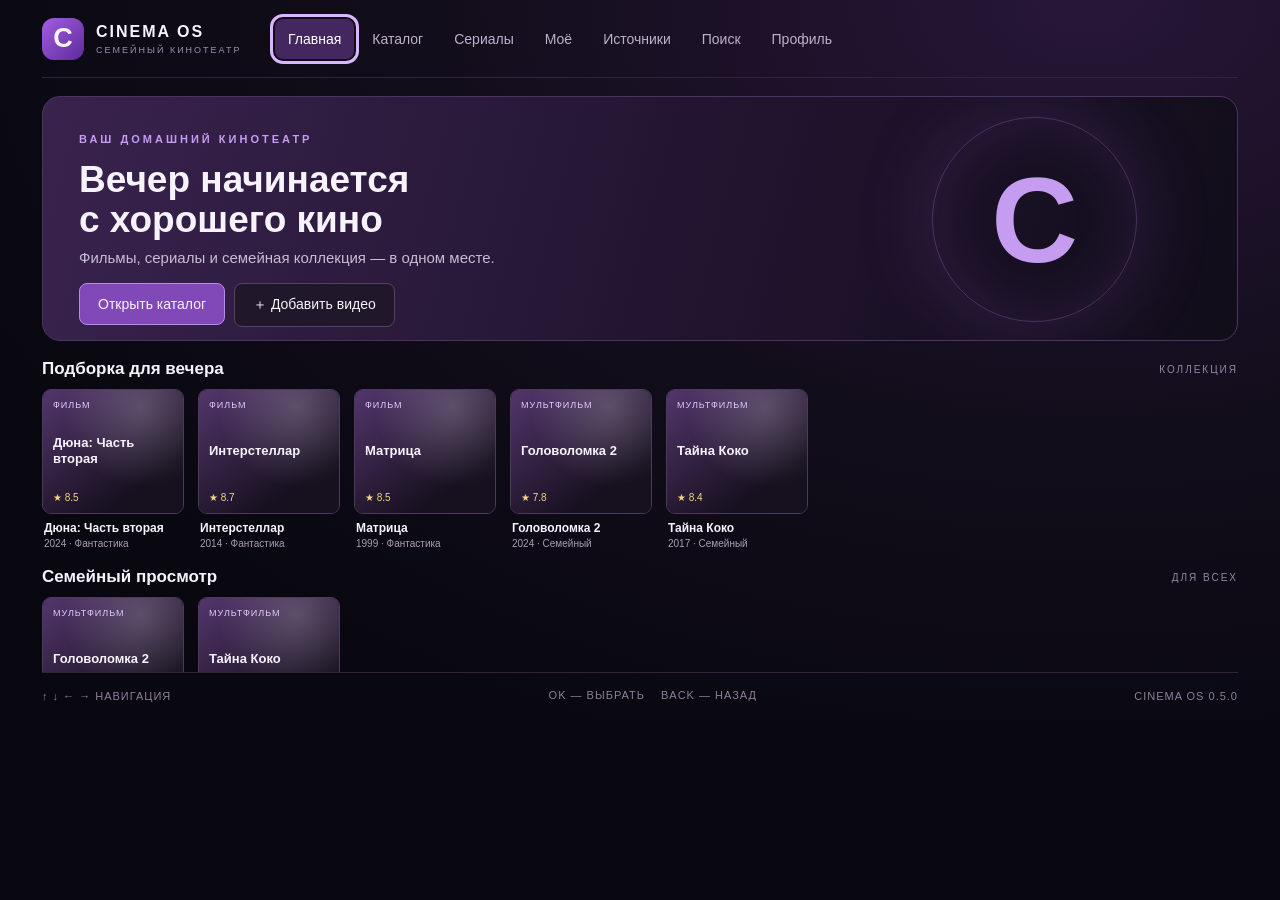
==== webos/index.html @ 176f1717 "Update Cinema OS version label to 0.5.0" ====
<!doctype html>
<html><head><meta charset="utf-8"><meta name="viewport" content="width=1280,initial-scale=1,maximum-scale=1"><meta http-equiv="X-UA-Compatible" content="IE=edge"><title>Cinema OS</title><link rel="stylesheet" href="css/app.css"></head>
<body><div id="app">
<header class="top"><div class="brand"><span class="brand-mark">C</span><span><b>CINEMA OS</b><small>СЕМЕЙНЫЙ КИНОТЕАТР</small></span></div>
<nav class="nav"><button class="active" data-page="home">Главная</button><button data-page="catalog">Каталог</button><button data-page="series">Сериалы</button><button data-page="library">Моё</button><button data-page="sources">Источники</button><button data-page="search">Поиск</button><button data-page="settings">Профиль</button></nav></header>
<main id="screen" class="screen" aria-live="polite"></main>
<footer class="footer"><span>↑ ↓ ← → НАВИГАЦИЯ</span><span>OK — ВЫБРАТЬ　 BACK — НАЗАД</span><span>CINEMA OS 0.5.0</span></footer>
</div><script src="js/app.js"></script></body></html>
---- webos/css/app.css ----
*{box-sizing:border-box}html,body{margin:0;width:100%;height:100%;overflow:hidden;background:#090810;color:#f7f3fc;font-family:Arial,sans-serif}body{font-size:18px}button,input,select{font:inherit;color:inherit}button{cursor:pointer;border:0}#app{width:1280px;height:720px;padding:0 42px;background:radial-gradient(ellipse at 85% 0%,#281638 0,#120d1b 42%,#090810 78%);overflow:hidden}.top{height:78px;display:flex;align-items:center;border-bottom:1px solid #30243d;gap:28px}.brand{display:flex;align-items:center;gap:12px;min-width:205px}.brand-mark{width:42px;height:42px;border-radius:12px;background:linear-gradient(135deg,#a45de0,#5d2a9b);display:grid;place-items:center;font-size:27px;font-weight:bold}.brand b,.brand small{display:block}.brand b{font-size:16px;letter-spacing:2px}.brand small{font-size:9px;color:#9d90ac;letter-spacing:2px;margin-top:4px}.nav{display:flex;gap:5px;flex:1}.nav button,.profile{padding:12px 13px;border-radius:8px;background:transparent;color:#bcb2c9;font-size:14px}.nav button.active{background:#281b37;color:#fff}.screen{height:594px;padding:18px 0 10px;overflow:hidden}.footer{height:46px;border-top:1px solid #30243d;display:flex;align-items:center;justify-content:space-between;color:#8c8098;font-size:11px;letter-spacing:1px}.focused{outline:3px solid #d9b6ff!important;outline-offset:2px!important;background-color:#45275f!important;color:#fff!important}.hero{height:245px;border:1px solid #4b3560;border-radius:18px;padding:30px 36px;position:relative;overflow:hidden;background:linear-gradient(105deg,#39234e,#21142f 57%,#110d19);margin-bottom:18px}.hero-copy{position:relative;z-index:2}.kicker{font-size:11px;letter-spacing:3px;color:#c59cf0;font-weight:bold}.hero h1{font-size:37px;line-height:1.08;margin:12px 0 9px}.hero p{font-size:15px;color:#c8bdd2;margin:0 0 17px}.hero-orbit{position:absolute;right:100px;top:20px;width:205px;height:205px;border:1px solid #9865ba66;border-radius:50%;display:grid;place-items:center;color:#c59cf0;font-size:120px;font-weight:bold;box-shadow:0 0 80px #a45de033,inset 0 0 60px #a45de022}.primary,.secondary{padding:12px 18px;border-radius:8px;font-size:14px;margin-right:9px}.primary{background:#8049b7;border:1px solid #b889e8}.secondary{background:#20172a;border:1px solid #574267}.shelf{margin:16px 0 18px}.shelf-head{display:flex;justify-content:space-between;align-items:center;margin:0 0 10px}.shelf-head h2{font-size:17px;margin:0}.shelf-head span{font-size:10px;color:#9586a3;letter-spacing:2px}.movie-row{display:flex;gap:14px}.movie{width:142px;flex:0 0 142px;text-align:left;padding:0;background:transparent;border-radius:9px}.poster{height:125px;border-radius:9px;border:1px solid #4b3b58;display:flex;flex-direction:column;justify-content:space-between;padding:10px;position:relative;overflow:hidden;background:linear-gradient(145deg,#53366d,#17101f 75%)}.poster:after{content:"";position:absolute;inset:0;background:radial-gradient(circle at 70% 15%,#fff3,transparent 55%)}.poster i,.poster b,.poster em{position:relative;z-index:1}.poster i{font-style:normal;font-size:9px;letter-spacing:1px;color:#e5caff}.poster b{font-size:13px;line-height:1.2}.poster em{font-style:normal;font-size:10px;color:#f1d78b}.poster.blue,.detail-art.blue{background:linear-gradient(145deg,#284d5c,#101821 75%)}.poster.sand,.detail-art.sand{background:linear-gradient(145deg,#806044,#211a17 75%)}.poster.pink,.detail-art.pink{background:linear-gradient(145deg,#874b79,#20101f 75%)}.poster.orange,.detail-art.orange{background:linear-gradient(145deg,#9b532e,#201310 75%)}.poster.green,.detail-art.green{background:linear-gradient(145deg,#356c57,#101b17 75%)}.poster.violet,.detail-art.violet{background:linear-gradient(145deg,#51417e,#15111f 75%)}.movie-title{display:block;font-size:12px;font-weight:bold;white-space:nowrap;overflow:hidden;text-overflow:ellipsis;margin:7px 2px 3px}.movie small{display:block;color:#a99db5;font-size:10px;margin-left:2px}.page-head h1{font-size:29px;margin:2px 0 5px}.page-head p{font-size:13px;color:#a99db5;margin:0 0 15px}.filters{display:flex;gap:9px;margin-bottom:17px}.filters button{padding:9px 14px;background:#1b1423;border:1px solid #493755;border-radius:8px;font-size:12px}.movie-grid{display:grid;grid-template-columns:repeat(7,142px);column-gap:18px;row-gap:15px;max-height:450px;overflow:hidden}.form-panel,.info-card{width:760px;padding:20px 22px;border:1px solid #44334f;background:#15101c;border-radius:13px;margin:12px 0}.form-panel label{display:block;font-size:13px;color:#d8cce2;margin-bottom:13px}.field{display:block;width:100%;height:43px;margin-top:7px;padding:10px 13px;background:#0f0b15;border:1px solid #59436b;border-radius:7px;color:#fff;font-size:15px}.field:focus{border-color:#d5adff;outline:none}.help{font-size:12px;line-height:1.5;color:#a99db5;margin:12px 0}.search-field{width:620px;margin:10px 0 18px}.empty{padding:25px;color:#b8a9c5}.detail{display:flex;gap:32px;padding:18px 25px}.detail-art{width:270px;height:390px;border-radius:14px;border:1px solid #624878;background:linear-gradient(145deg,#704a8c,#15101d 75%);display:flex;align-items:flex-end;padding:20px;font-size:15px;letter-spacing:2px}.detail-info{flex:1;padding-top:12px}.detail-info h1{font-size:36px;margin:13px 0}.meta{font-size:14px;color:#c4a0e5;margin-bottom:20px}.detail-info p{max-width:690px;color:#c1b6cb;font-size:15px;line-height:1.55}.detail-actions{margin-top:25px}.info-card h2{font-size:17px;margin:0 0 10px}.info-card p{font-size:13px;color:#b9adC4;line-height:1.55}.profile-list{display:flex;gap:10px}.profile-list button{padding:10px 15px;border-radius:8px;background:#21172c;border:1px solid #493755}.profile-list button.selected{background:#70439a;border-color:#c59cf0}.player-head{height:45px;display:flex;justify-content:space-between;align-items:center;margin-bottom:10px}.player-head b{font-size:17px}.video-wrap{height:465px;background:#000;border:1px solid #463451;border-radius:10px;display:flex;align-items:center;justify-content:center;overflow:hidden}.video-wrap video{width:100%;height:100%;background:#000;object-fit:contain}.player-help{font-size:11px;color:#a99db5;margin-top:12px;text-align:center}#toast{display:none;position:absolute;bottom:57px;left:42px;right:42px;padding:12px 16px;background:#261a33;border:1px solid #74548e;border-radius:8px;color:#eadcf5;font-size:13px;z-index:20}
.poster{display:block;padding:0}.poster-img,.detail-poster{width:100%;height:100%;object-fit:cover;display:block;border-radius:8px}.poster-fallback{height:100%;display:flex;flex-direction:column;justify-content:space-between;padding:10px;background:linear-gradient(145deg,#53366d,#17101f 75%)}.poster-fallback.blue,.poster-fallback.sand,.poster-fallback.pink,.poster-fallback.orange,.poster-fallback.green,.poster-fallback.violet{background:inherit}.detail-poster{border-radius:13px}.source-grid{display:grid;grid-template-columns:repeat(2,1fr);gap:12px;max-height:390px;overflow:auto;padding:4px}.source-result,.file-result{min-height:104px;display:flex;align-items:center;gap:14px;text-align:left;padding:10px;background:#17111f;border:1px solid #44334f;border-radius:10px;overflow:hidden}.source-result img{width:72px;height:82px;object-fit:cover;border-radius:6px;background:#0b0810}.source-result span{display:flex;flex-direction:column;gap:7px;min-width:0}.source-result b,.file-result b{font-size:13px;line-height:1.3}.source-result small,.file-result small{font-size:11px;color:#a99db5}.source-result em,.file-result em{font-size:11px;color:#c59cf0;font-style:normal}.file-result{min-height:75px;display:flex;flex-direction:column;align-items:flex-start;justify-content:center;gap:5px}.loading-panel{padding:25px;background:#17111f;border:1px solid #44334f;border-radius:10px;color:#c9b8d7;margin:12px 0}.detail-art{overflow:hidden;padding:0}.detail-art span{padding:18px}.movie-grid{overflow-y:auto;overflow-x:hidden}.screen{overflow-y:auto}
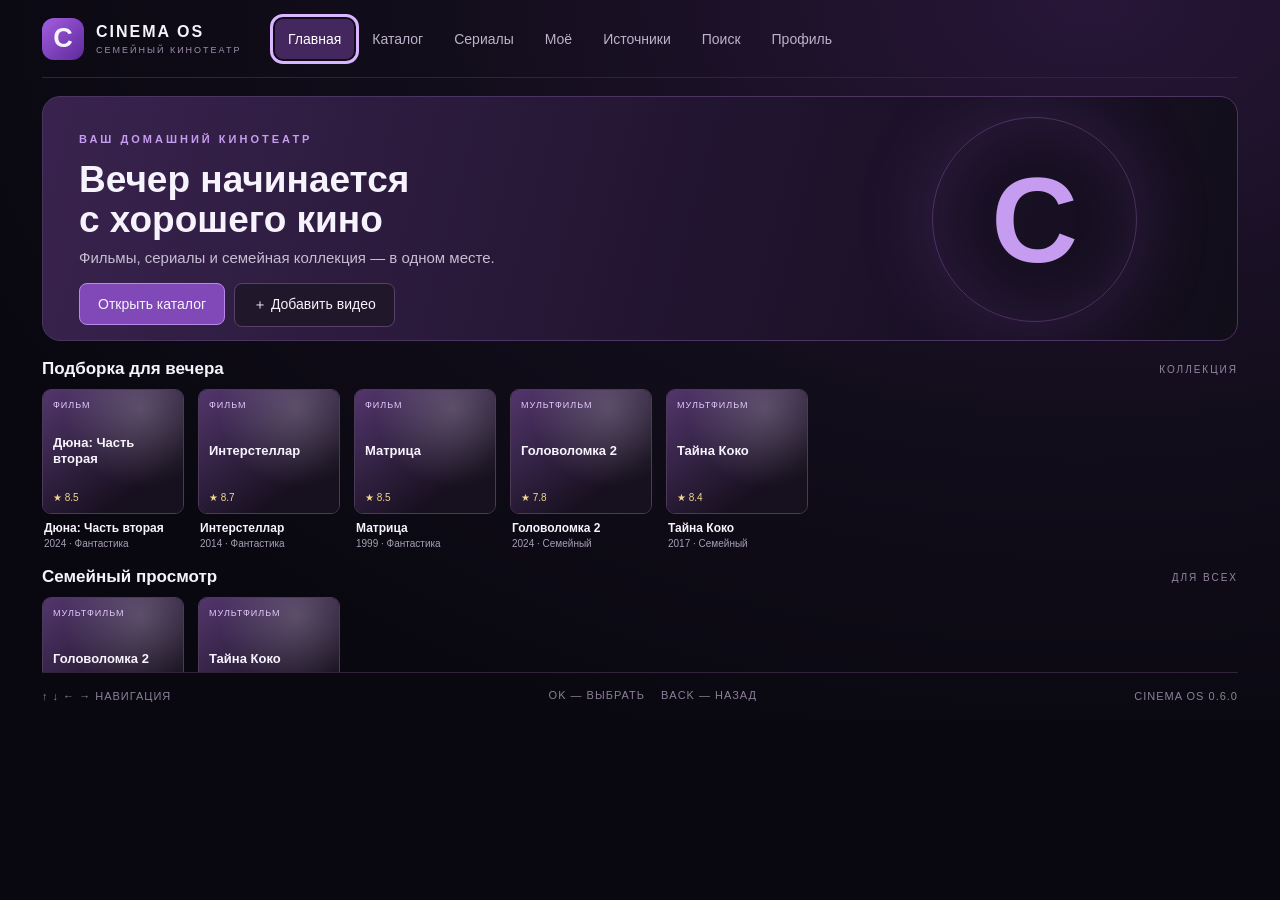
==== commit 89484787: "Update Cinema OS version label to 0.6.0" ====
--- a/webos/index.html
+++ b/webos/index.html
@@ -4,5 +4,5 @@
 <header class="top"><div class="brand"><span class="brand-mark">C</span><span><b>CINEMA OS</b><small>СЕМЕЙНЫЙ КИНОТЕАТР</small></span></div>
 <nav class="nav"><button class="active" data-page="home">Главная</button><button data-page="catalog">Каталог</button><button data-page="series">Сериалы</button><button data-page="library">Моё</button><button data-page="sources">Источники</button><button data-page="search">Поиск</button><button data-page="settings">Профиль</button></nav></header>
 <main id="screen" class="screen" aria-live="polite"></main>
-<footer class="footer"><span>↑ ↓ ← → НАВИГАЦИЯ</span><span>OK — ВЫБРАТЬ　 BACK — НАЗАД</span><span>CINEMA OS 0.5.0</span></footer>
-</div><script src="js/app.js"></script></body></html>+<footer class="footer"><span>↑ ↓ ← → НАВИГАЦИЯ</span><span>OK — ВЫБРАТЬ　 BACK — НАЗАД</span><span>CINEMA OS 0.6.0</span></footer>
+</div><script src="js/engine.js"></script><script src="js/app.js"></script></body></html>
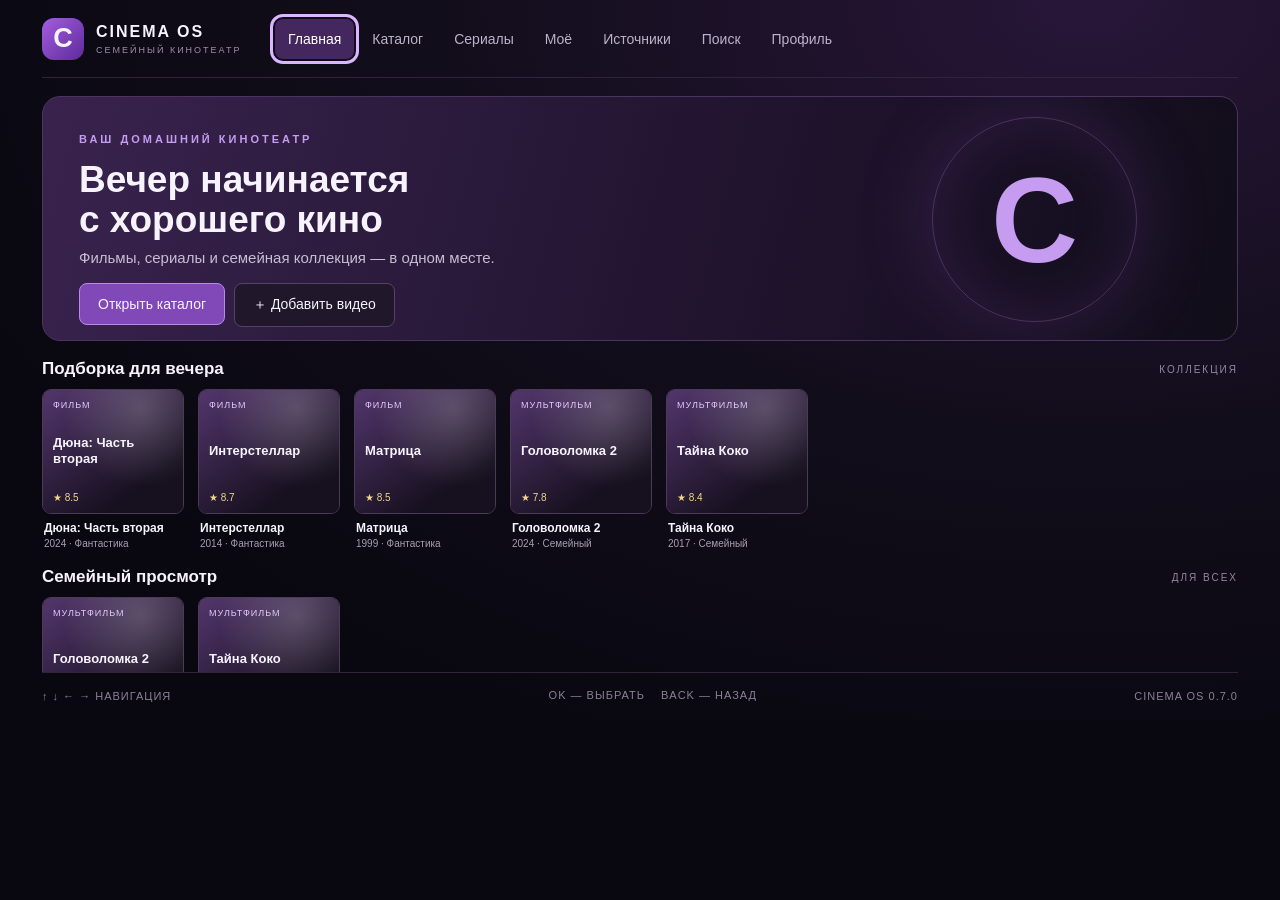
==== commit 2d34d543: "Update Cinema OS UI version to 0.7.0" ====
--- a/webos/index.html
+++ b/webos/index.html
@@ -4,5 +4,5 @@
 <header class="top"><div class="brand"><span class="brand-mark">C</span><span><b>CINEMA OS</b><small>СЕМЕЙНЫЙ КИНОТЕАТР</small></span></div>
 <nav class="nav"><button class="active" data-page="home">Главная</button><button data-page="catalog">Каталог</button><button data-page="series">Сериалы</button><button data-page="library">Моё</button><button data-page="sources">Источники</button><button data-page="search">Поиск</button><button data-page="settings">Профиль</button></nav></header>
 <main id="screen" class="screen" aria-live="polite"></main>
-<footer class="footer"><span>↑ ↓ ← → НАВИГАЦИЯ</span><span>OK — ВЫБРАТЬ　 BACK — НАЗАД</span><span>CINEMA OS 0.6.0</span></footer>
-</div><script src="js/engine.js"></script><script src="js/app.js"></script></body></html>+<footer class="footer"><span>↑ ↓ ← → НАВИГАЦИЯ</span><span>OK — ВЫБРАТЬ　 BACK — НАЗАД</span><span>CINEMA OS 0.7.0</span></footer>
+</div><script src="js/engine.js"></script><script src="js/plugins/lampa-torrent-pro.js"></script><script src="js/app.js"></script></body></html>
--- a/webos/css/app.css
+++ b/webos/css/app.css
@@ -1,2 +1,4 @@
 *{box-sizing:border-box}html,body{margin:0;width:100%;height:100%;overflow:hidden;background:#090810;color:#f7f3fc;font-family:Arial,sans-serif}body{font-size:18px}button,input,select{font:inherit;color:inherit}button{cursor:pointer;border:0}#app{width:1280px;height:720px;padding:0 42px;background:radial-gradient(ellipse at 85% 0%,#281638 0,#120d1b 42%,#090810 78%);overflow:hidden}.top{height:78px;display:flex;align-items:center;border-bottom:1px solid #30243d;gap:28px}.brand{display:flex;align-items:center;gap:12px;min-width:205px}.brand-mark{width:42px;height:42px;border-radius:12px;background:linear-gradient(135deg,#a45de0,#5d2a9b);display:grid;place-items:center;font-size:27px;font-weight:bold}.brand b,.brand small{display:block}.brand b{font-size:16px;letter-spacing:2px}.brand small{font-size:9px;color:#9d90ac;letter-spacing:2px;margin-top:4px}.nav{display:flex;gap:5px;flex:1}.nav button,.profile{padding:12px 13px;border-radius:8px;background:transparent;color:#bcb2c9;font-size:14px}.nav button.active{background:#281b37;color:#fff}.screen{height:594px;padding:18px 0 10px;overflow:hidden}.footer{height:46px;border-top:1px solid #30243d;display:flex;align-items:center;justify-content:space-between;color:#8c8098;font-size:11px;letter-spacing:1px}.focused{outline:3px solid #d9b6ff!important;outline-offset:2px!important;background-color:#45275f!important;color:#fff!important}.hero{height:245px;border:1px solid #4b3560;border-radius:18px;padding:30px 36px;position:relative;overflow:hidden;background:linear-gradient(105deg,#39234e,#21142f 57%,#110d19);margin-bottom:18px}.hero-copy{position:relative;z-index:2}.kicker{font-size:11px;letter-spacing:3px;color:#c59cf0;font-weight:bold}.hero h1{font-size:37px;line-height:1.08;margin:12px 0 9px}.hero p{font-size:15px;color:#c8bdd2;margin:0 0 17px}.hero-orbit{position:absolute;right:100px;top:20px;width:205px;height:205px;border:1px solid #9865ba66;border-radius:50%;display:grid;place-items:center;color:#c59cf0;font-size:120px;font-weight:bold;box-shadow:0 0 80px #a45de033,inset 0 0 60px #a45de022}.primary,.secondary{padding:12px 18px;border-radius:8px;font-size:14px;margin-right:9px}.primary{background:#8049b7;border:1px solid #b889e8}.secondary{background:#20172a;border:1px solid #574267}.shelf{margin:16px 0 18px}.shelf-head{display:flex;justify-content:space-between;align-items:center;margin:0 0 10px}.shelf-head h2{font-size:17px;margin:0}.shelf-head span{font-size:10px;color:#9586a3;letter-spacing:2px}.movie-row{display:flex;gap:14px}.movie{width:142px;flex:0 0 142px;text-align:left;padding:0;background:transparent;border-radius:9px}.poster{height:125px;border-radius:9px;border:1px solid #4b3b58;display:flex;flex-direction:column;justify-content:space-between;padding:10px;position:relative;overflow:hidden;background:linear-gradient(145deg,#53366d,#17101f 75%)}.poster:after{content:"";position:absolute;inset:0;background:radial-gradient(circle at 70% 15%,#fff3,transparent 55%)}.poster i,.poster b,.poster em{position:relative;z-index:1}.poster i{font-style:normal;font-size:9px;letter-spacing:1px;color:#e5caff}.poster b{font-size:13px;line-height:1.2}.poster em{font-style:normal;font-size:10px;color:#f1d78b}.poster.blue,.detail-art.blue{background:linear-gradient(145deg,#284d5c,#101821 75%)}.poster.sand,.detail-art.sand{background:linear-gradient(145deg,#806044,#211a17 75%)}.poster.pink,.detail-art.pink{background:linear-gradient(145deg,#874b79,#20101f 75%)}.poster.orange,.detail-art.orange{background:linear-gradient(145deg,#9b532e,#201310 75%)}.poster.green,.detail-art.green{background:linear-gradient(145deg,#356c57,#101b17 75%)}.poster.violet,.detail-art.violet{background:linear-gradient(145deg,#51417e,#15111f 75%)}.movie-title{display:block;font-size:12px;font-weight:bold;white-space:nowrap;overflow:hidden;text-overflow:ellipsis;margin:7px 2px 3px}.movie small{display:block;color:#a99db5;font-size:10px;margin-left:2px}.page-head h1{font-size:29px;margin:2px 0 5px}.page-head p{font-size:13px;color:#a99db5;margin:0 0 15px}.filters{display:flex;gap:9px;margin-bottom:17px}.filters button{padding:9px 14px;background:#1b1423;border:1px solid #493755;border-radius:8px;font-size:12px}.movie-grid{display:grid;grid-template-columns:repeat(7,142px);column-gap:18px;row-gap:15px;max-height:450px;overflow:hidden}.form-panel,.info-card{width:760px;padding:20px 22px;border:1px solid #44334f;background:#15101c;border-radius:13px;margin:12px 0}.form-panel label{display:block;font-size:13px;color:#d8cce2;margin-bottom:13px}.field{display:block;width:100%;height:43px;margin-top:7px;padding:10px 13px;background:#0f0b15;border:1px solid #59436b;border-radius:7px;color:#fff;font-size:15px}.field:focus{border-color:#d5adff;outline:none}.help{font-size:12px;line-height:1.5;color:#a99db5;margin:12px 0}.search-field{width:620px;margin:10px 0 18px}.empty{padding:25px;color:#b8a9c5}.detail{display:flex;gap:32px;padding:18px 25px}.detail-art{width:270px;height:390px;border-radius:14px;border:1px solid #624878;background:linear-gradient(145deg,#704a8c,#15101d 75%);display:flex;align-items:flex-end;padding:20px;font-size:15px;letter-spacing:2px}.detail-info{flex:1;padding-top:12px}.detail-info h1{font-size:36px;margin:13px 0}.meta{font-size:14px;color:#c4a0e5;margin-bottom:20px}.detail-info p{max-width:690px;color:#c1b6cb;font-size:15px;line-height:1.55}.detail-actions{margin-top:25px}.info-card h2{font-size:17px;margin:0 0 10px}.info-card p{font-size:13px;color:#b9adC4;line-height:1.55}.profile-list{display:flex;gap:10px}.profile-list button{padding:10px 15px;border-radius:8px;background:#21172c;border:1px solid #493755}.profile-list button.selected{background:#70439a;border-color:#c59cf0}.player-head{height:45px;display:flex;justify-content:space-between;align-items:center;margin-bottom:10px}.player-head b{font-size:17px}.video-wrap{height:465px;background:#000;border:1px solid #463451;border-radius:10px;display:flex;align-items:center;justify-content:center;overflow:hidden}.video-wrap video{width:100%;height:100%;background:#000;object-fit:contain}.player-help{font-size:11px;color:#a99db5;margin-top:12px;text-align:center}#toast{display:none;position:absolute;bottom:57px;left:42px;right:42px;padding:12px 16px;background:#261a33;border:1px solid #74548e;border-radius:8px;color:#eadcf5;font-size:13px;z-index:20}
 .poster{display:block;padding:0}.poster-img,.detail-poster{width:100%;height:100%;object-fit:cover;display:block;border-radius:8px}.poster-fallback{height:100%;display:flex;flex-direction:column;justify-content:space-between;padding:10px;background:linear-gradient(145deg,#53366d,#17101f 75%)}.poster-fallback.blue,.poster-fallback.sand,.poster-fallback.pink,.poster-fallback.orange,.poster-fallback.green,.poster-fallback.violet{background:inherit}.detail-poster{border-radius:13px}.source-grid{display:grid;grid-template-columns:repeat(2,1fr);gap:12px;max-height:390px;overflow:auto;padding:4px}.source-result,.file-result{min-height:104px;display:flex;align-items:center;gap:14px;text-align:left;padding:10px;background:#17111f;border:1px solid #44334f;border-radius:10px;overflow:hidden}.source-result img{width:72px;height:82px;object-fit:cover;border-radius:6px;background:#0b0810}.source-result span{display:flex;flex-direction:column;gap:7px;min-width:0}.source-result b,.file-result b{font-size:13px;line-height:1.3}.source-result small,.file-result small{font-size:11px;color:#a99db5}.source-result em,.file-result em{font-size:11px;color:#c59cf0;font-style:normal}.file-result{min-height:75px;display:flex;flex-direction:column;align-items:flex-start;justify-content:center;gap:5px}.loading-panel{padding:25px;background:#17111f;border:1px solid #44334f;border-radius:10px;color:#c9b8d7;margin:12px 0}.detail-art{overflow:hidden;padding:0}.detail-art span{padding:18px}.movie-grid{overflow-y:auto;overflow-x:hidden}.screen{overflow-y:auto}
+
+.source-icon{display:flex;align-items:center;justify-content:center;width:5.5rem;min-width:5.5rem;height:7rem;border-radius:10px;background:#211a30;color:#c9a8ff;font-size:2rem;font-weight:800}.source-result>span:last-child{min-width:0;display:flex;flex-direction:column;gap:.35rem}.source-result small{overflow-wrap:anywhere}
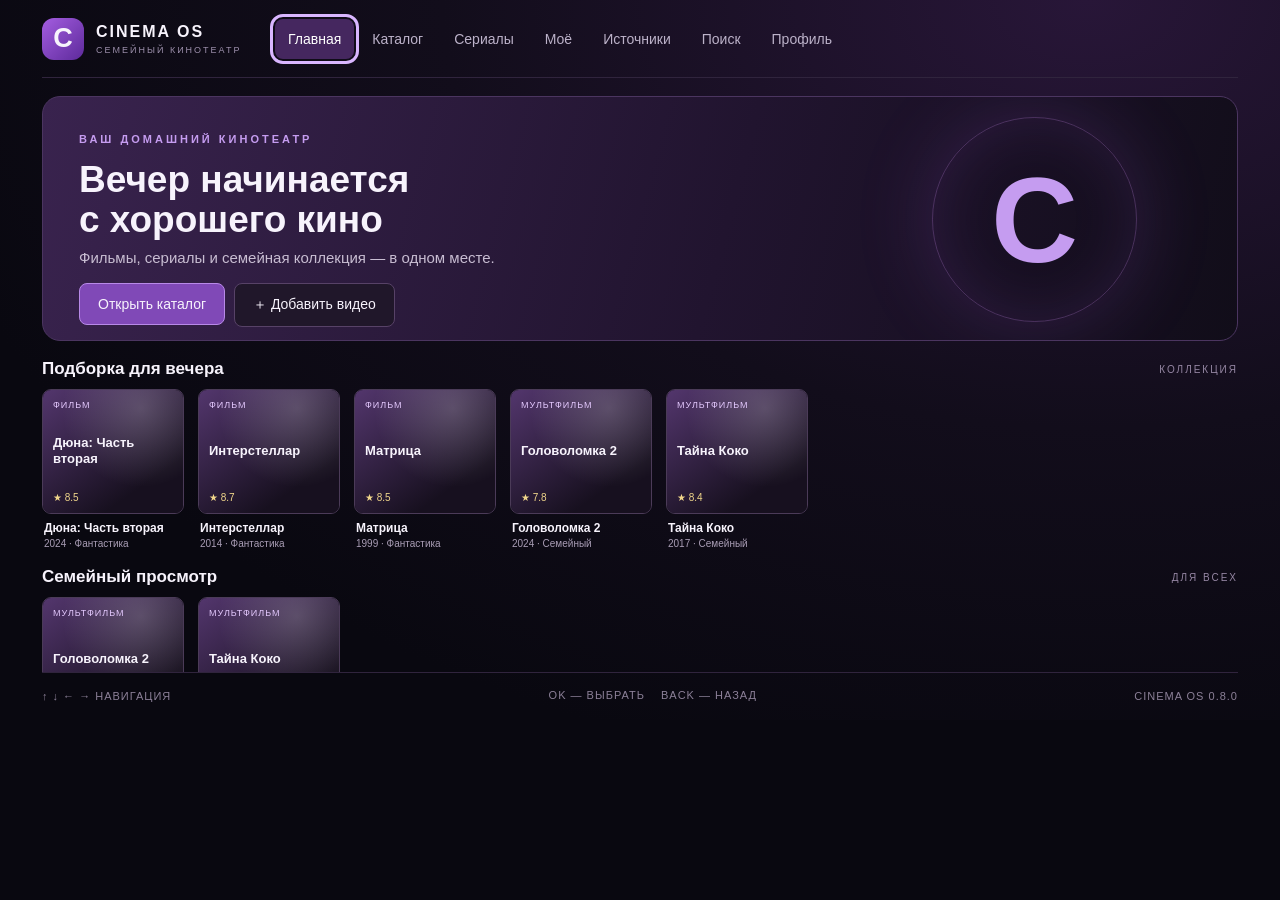
==== commit b983f3a6: "Update visible Cinema OS version" ====
--- a/webos/index.html
+++ b/webos/index.html
@@ -4,5 +4,5 @@
 <header class="top"><div class="brand"><span class="brand-mark">C</span><span><b>CINEMA OS</b><small>СЕМЕЙНЫЙ КИНОТЕАТР</small></span></div>
 <nav class="nav"><button class="active" data-page="home">Главная</button><button data-page="catalog">Каталог</button><button data-page="series">Сериалы</button><button data-page="library">Моё</button><button data-page="sources">Источники</button><button data-page="search">Поиск</button><button data-page="settings">Профиль</button></nav></header>
 <main id="screen" class="screen" aria-live="polite"></main>
-<footer class="footer"><span>↑ ↓ ← → НАВИГАЦИЯ</span><span>OK — ВЫБРАТЬ　 BACK — НАЗАД</span><span>CINEMA OS 0.7.0</span></footer>
-</div><script src="js/engine.js"></script><script src="js/plugins/lampa-torrent-pro.js"></script><script src="js/app.js"></script></body></html>+<footer class="footer"><span>↑ ↓ ← → НАВИГАЦИЯ</span><span>OK — ВЫБРАТЬ　 BACK — НАЗАД</span><span>CINEMA OS 0.8.0</span></footer>
+</div><script src="js/engine.js"></script><script src="js/plugins/lampa-torrent-pro.js"></script><script src="js/plugins/online-sources.js"></script><script src="js/app.js"></script></body></html>
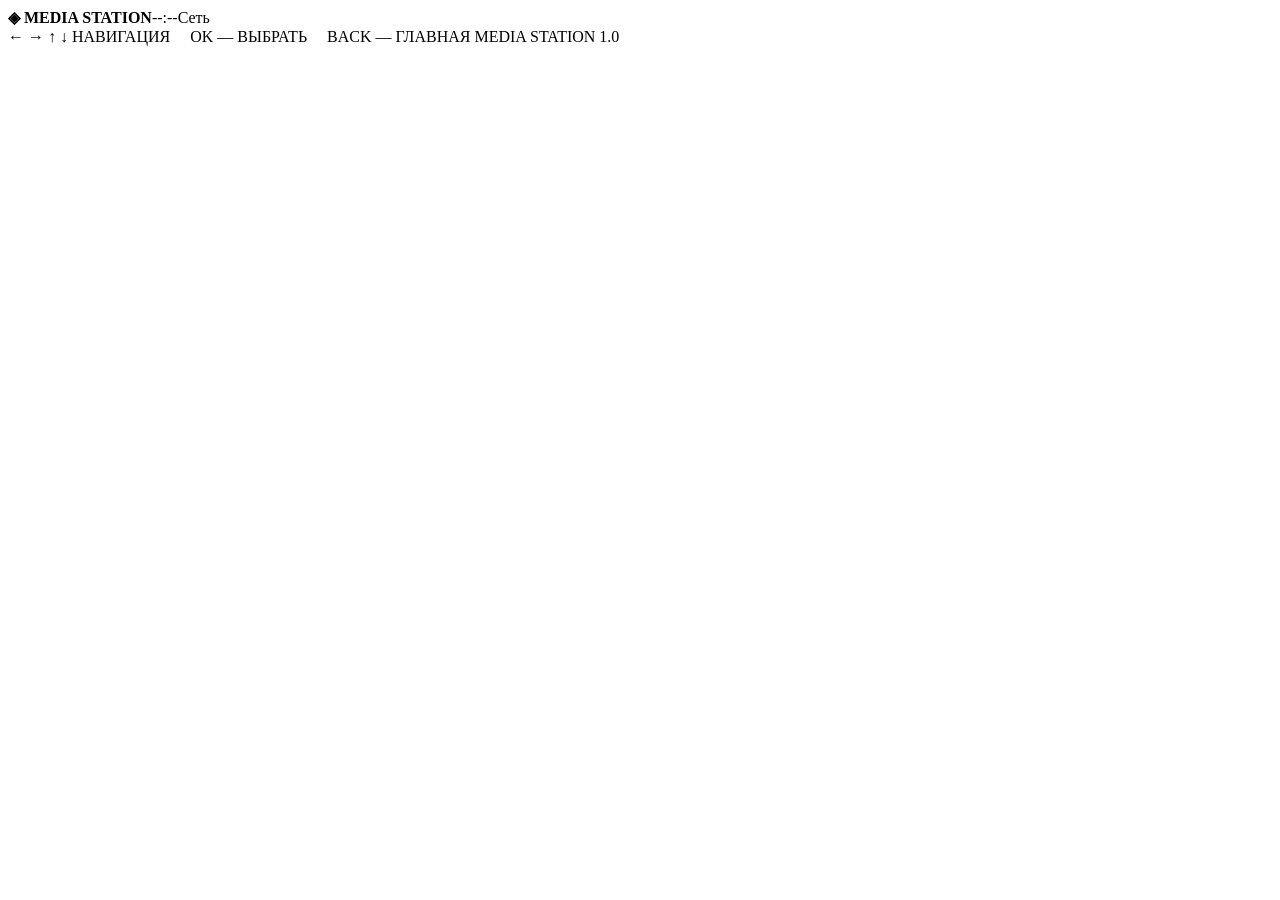
==== commit 91673868: "Replace cinema-only home with Media Station TV shell" ====
--- a/webos/index.html
+++ b/webos/index.html
@@ -1,8 +1 @@
-<!doctype html>
-<html><head><meta charset="utf-8"><meta name="viewport" content="width=1280,initial-scale=1,maximum-scale=1"><meta http-equiv="X-UA-Compatible" content="IE=edge"><title>Cinema OS</title><link rel="stylesheet" href="css/app.css"></head>
-<body><div id="app">
-<header class="top"><div class="brand"><span class="brand-mark">C</span><span><b>CINEMA OS</b><small>СЕМЕЙНЫЙ КИНОТЕАТР</small></span></div>
-<nav class="nav"><button class="active" data-page="home">Главная</button><button data-page="catalog">Каталог</button><button data-page="series">Сериалы</button><button data-page="library">Моё</button><button data-page="sources">Источники</button><button data-page="search">Поиск</button><button data-page="settings">Профиль</button></nav></header>
-<main id="screen" class="screen" aria-live="polite"></main>
-<footer class="footer"><span>↑ ↓ ← → НАВИГАЦИЯ</span><span>OK — ВЫБРАТЬ　 BACK — НАЗАД</span><span>CINEMA OS 0.8.0</span></footer>
-</div><script src="js/engine.js"></script><script src="js/plugins/lampa-torrent-pro.js"></script><script src="js/plugins/online-sources.js"></script><script src="js/app.js"></script></body></html>+<!doctype html><html><head><meta charset="utf-8"><meta name="viewport" content="width=1280,initial-scale=1,maximum-scale=1"><title>Media Station</title><link rel="stylesheet" href="css/system.css"></head><body><div id="os"><header><b>◈ MEDIA STATION</b><span id="clock">--:--</span><span id="net">Сеть</span></header><main id="main"></main><footer>← → ↑ ↓ НАВИГАЦИЯ　 OK — ВЫБРАТЬ　 BACK — ГЛАВНАЯ <span>MEDIA STATION 1.0</span></footer><div id="toast"></div></div><script src="js/system-shell.js"></script></body></html>
